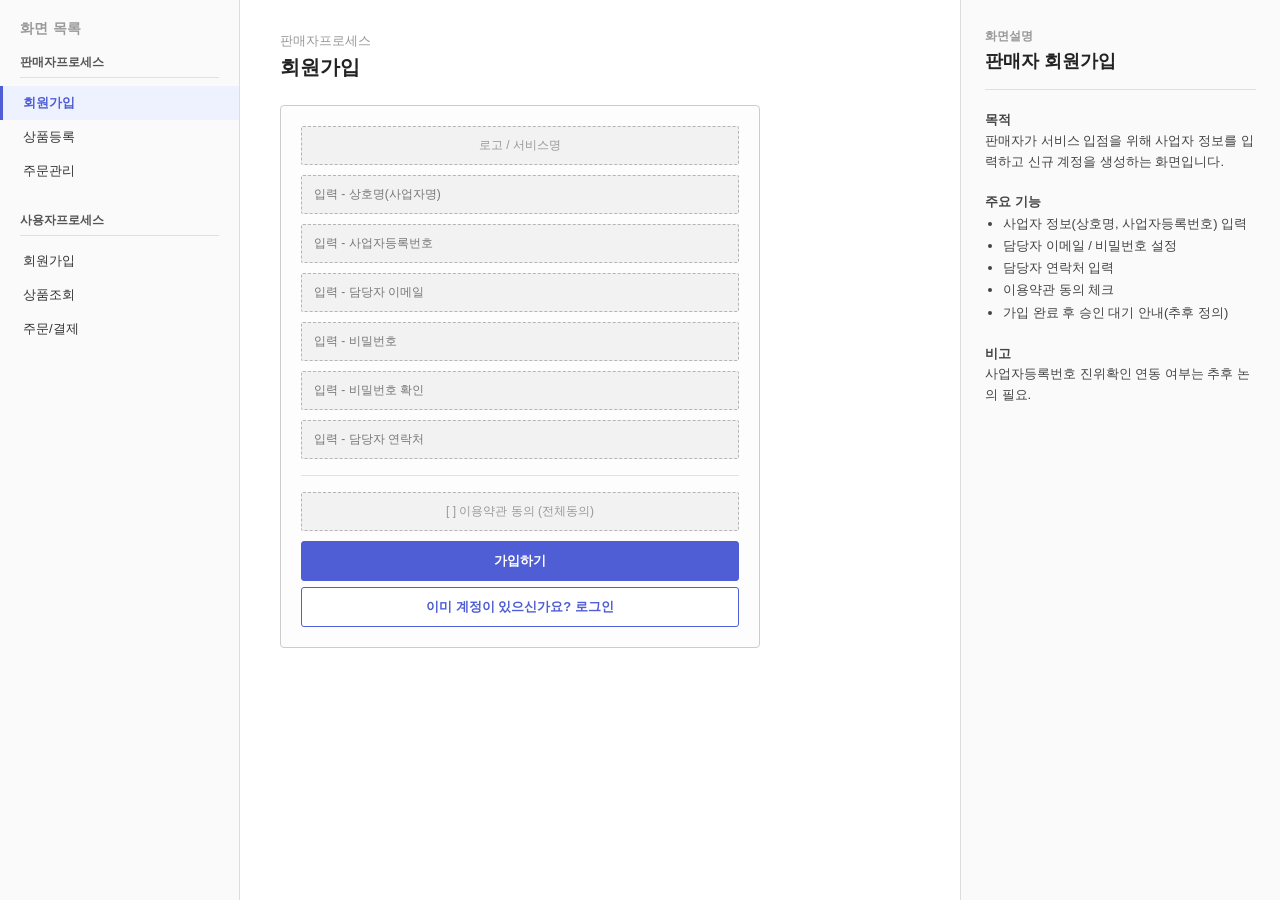
==== index.html @ aca683c3 "Move prototype files to repo root to fix Vercel 404 Vercel's zero-config static hosting serves whate" ====
<!DOCTYPE html>
<html lang="ko">
<head>
<meta charset="UTF-8">
<meta http-equiv="refresh" content="0; url=seller-signup.html">
<title>화면 프로토타입</title>
</head>
<body>
<p><a href="seller-signup.html">화면 목록으로 이동</a></p>
</body>
</html>
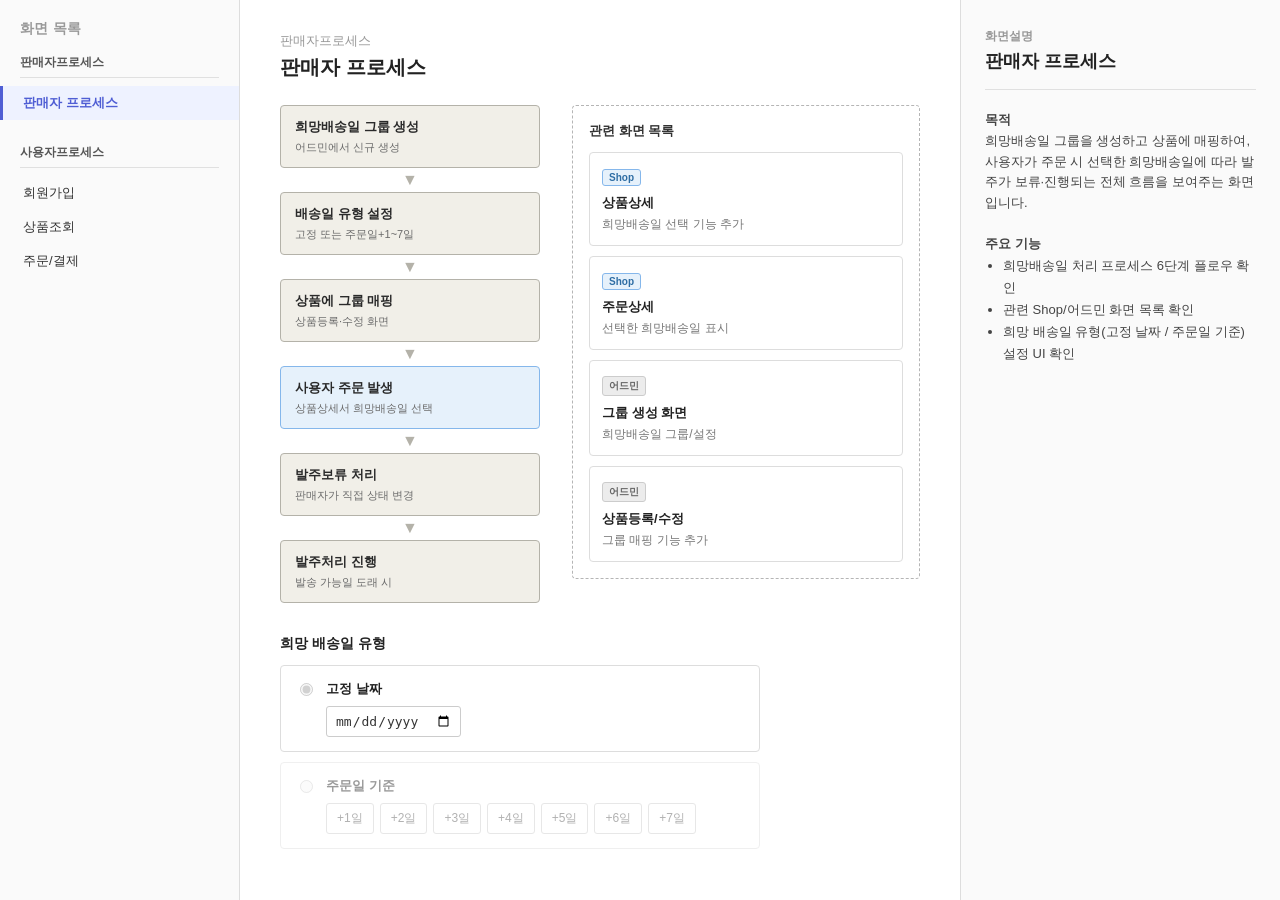
==== commit 24f1d327: "Replace seller placeholder screens with single 판매자 프로세스 screen Removes the signup/product-register/o" ====
--- a/index.html
+++ b/index.html
@@ -2,10 +2,10 @@
 <html lang="ko">
 <head>
 <meta charset="UTF-8">
-<meta http-equiv="refresh" content="0; url=seller-signup.html">
+<meta http-equiv="refresh" content="0; url=seller-process.html">
 <title>화면 프로토타입</title>
 </head>
 <body>
-<p><a href="seller-signup.html">화면 목록으로 이동</a></p>
+<p><a href="seller-process.html">화면 목록으로 이동</a></p>
 </body>
 </html>
